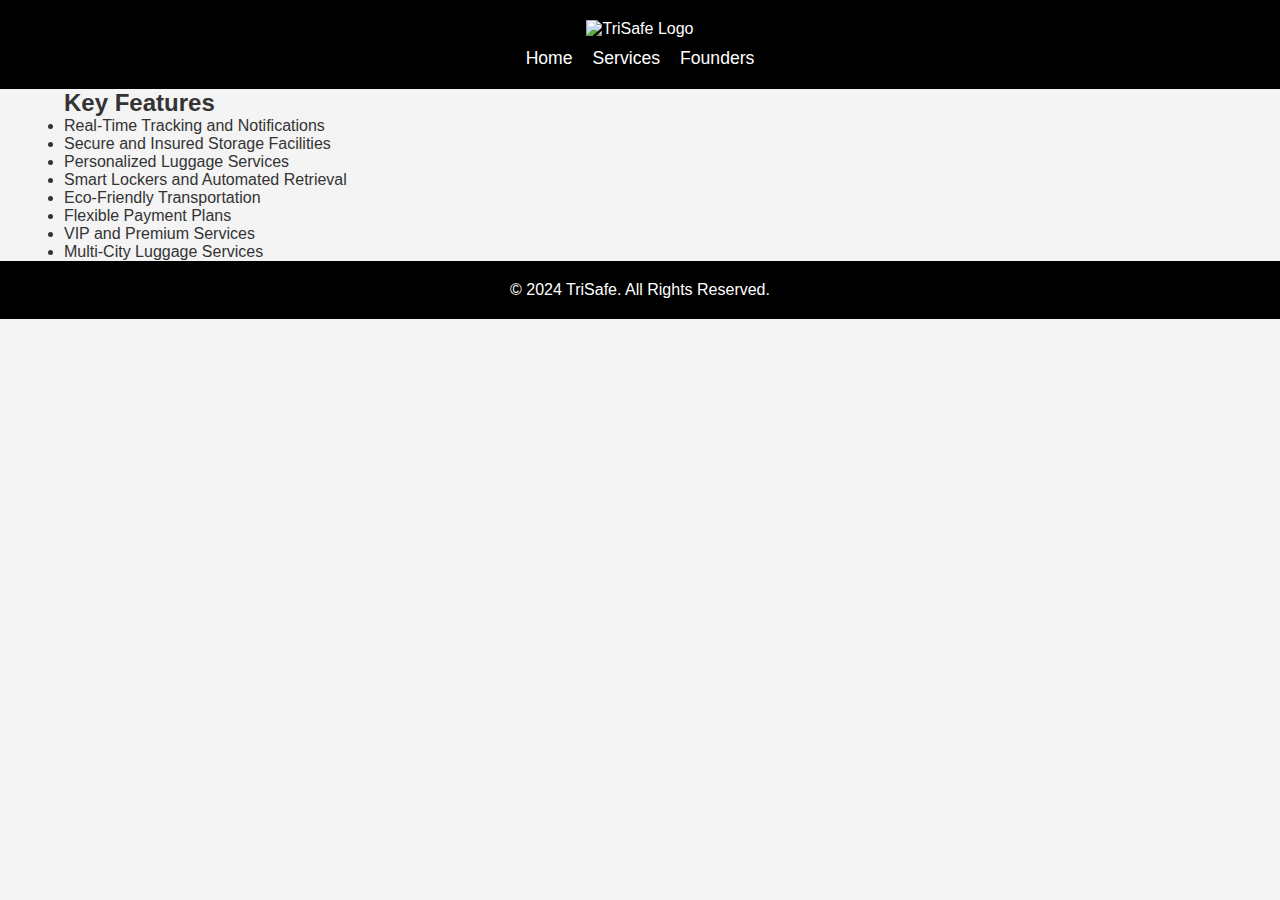
==== features.html @ fa7167b1 "Add files via upload" ====
<!DOCTYPE html>
<html lang="en">
<head>
    <meta charset="UTF-8">
    <meta name="viewport" content="width=device-width, initial-scale=1.0">
    <title>TriSafe - Features</title>
    <link rel="stylesheet" href="styles.css">
</head>
<body>
    <header>
        <div class="container">
            <img src="trisafe-logo.png" alt="TriSafe Logo" class="logo">
            <nav>
                <ul>
                    <li><a href="index.html">Home</a></li>
                    <li><a href="services.html">Services</a></li>
                    <li><a href="founders.html">Founders</a></li>
                </ul>
            </nav>
        </div>
    </header>

    <section class="features">
        <div class="container">
            <h2>Key Features</h2>
            <ul>
                <li>Real-Time Tracking and Notifications</li>
                <li>Secure and Insured Storage Facilities</li>
                <li>Personalized Luggage Services</li>
                <li>Smart Lockers and Automated Retrieval</li>
                <li>Eco-Friendly Transportation</li>
                <li>Flexible Payment Plans</li>
                <li>VIP and Premium Services</li>
                <li>Multi-City Luggage Services</li>
            </ul>
        </div>
    </section>

    <footer>
        <div class="container">
            <p>&copy; 2024 TriSafe. All Rights Reserved.</p>
        </div>
    </footer>
</body>
</html>
---- styles.css ----
/* Global Styles */
* {
    margin: 0;
    padding: 0;
    box-sizing: border-box;
}

body {
    font-family: Arial, sans-serif;
    background-color: #f4f4f4;
    color: #333;
}

.container {
    width: 90%;
    margin: 0 auto;
    max-width: 1200px;
}

/* Header */
header {
    background-color: #000000;
    color: #FFFFFF;
    padding: 20px 0;
    text-align: center;
}

header .logo {
    width: 120px;
    margin-bottom: 10px;
}

/* Navigation */
nav ul {
    list-style: none;
    display: flex;
    justify-content: center;
    gap: 20px;
}

nav ul li a {
    color: #FFFFFF;
    text-decoration: none;
    font-size: 1.1rem;
    transition: color 0.3s ease-in-out;
}

nav ul li a:hover {
    color: #FFD700;
}

/* Landing Page */
.landing {
    text-align: center;
    padding: 60px 0;
    background-color: #FFFFFF;
}

.landing h2 {
    font-size: 2.5rem;
    margin-bottom: 20px;
}

.landing p {
    font-size: 1.2rem;
    margin-bottom: 40px;
}

.cta-buttons a {
    display: inline-block;
    padding: 15px 30px;
    margin: 10px;
    background-color: #000000;
    color: #FFFFFF;
    border-radius: 5px;
    text-decoration: none;
    transition: transform 0.3s ease-in-out;
}

.cta-buttons a:hover {
    background-color: #FFD700;
    transform: scale(1.1);
}

/* Contact Section */
.contact {
    padding: 60px 0;
    background-color: #f4f4f4;
    text-align: center;
}

.contact h2 {
    margin-bottom: 20px;
    font-size: 2rem;
}

.contact form {
    max-width: 600px;
    margin: 0 auto;
    text-align: left;
}

.contact label {
    display: block;
    margin-bottom: 5px;
}

.contact input,
.contact textarea {
    width: 100%;
    padding: 10px;
    margin-bottom: 20px;
    border-radius: 5px;
    border: 1px solid #ccc;
}

.contact button {
    padding: 10px 20px;
    background-color: #000000;
    color: #FFFFFF;
    border: none;
    border-radius: 5px;
    cursor: pointer;
    transition: background-color 0.3s ease-in-out;
}

.contact button:hover {
    background-color: #FFD700;
}

/* Alert Box */
.alert-box {
    position: fixed;
    top: 20px;
    right: 20px;
    background-color: #000000;
    color: #FFFFFF;
    padding: 10px 20px;
    border-radius: 5px;
    z-index: 9999;
    box-shadow: 0 2px 10px rgba(0, 0, 0, 0.1);
}

/* Footer */
footer {
    background-color: #000000;
    color: #FFFFFF;
    padding: 20px 0;
    text-align: center;
}

/* Smooth Scroll */
html {
    scroll-behavior: smooth;
}
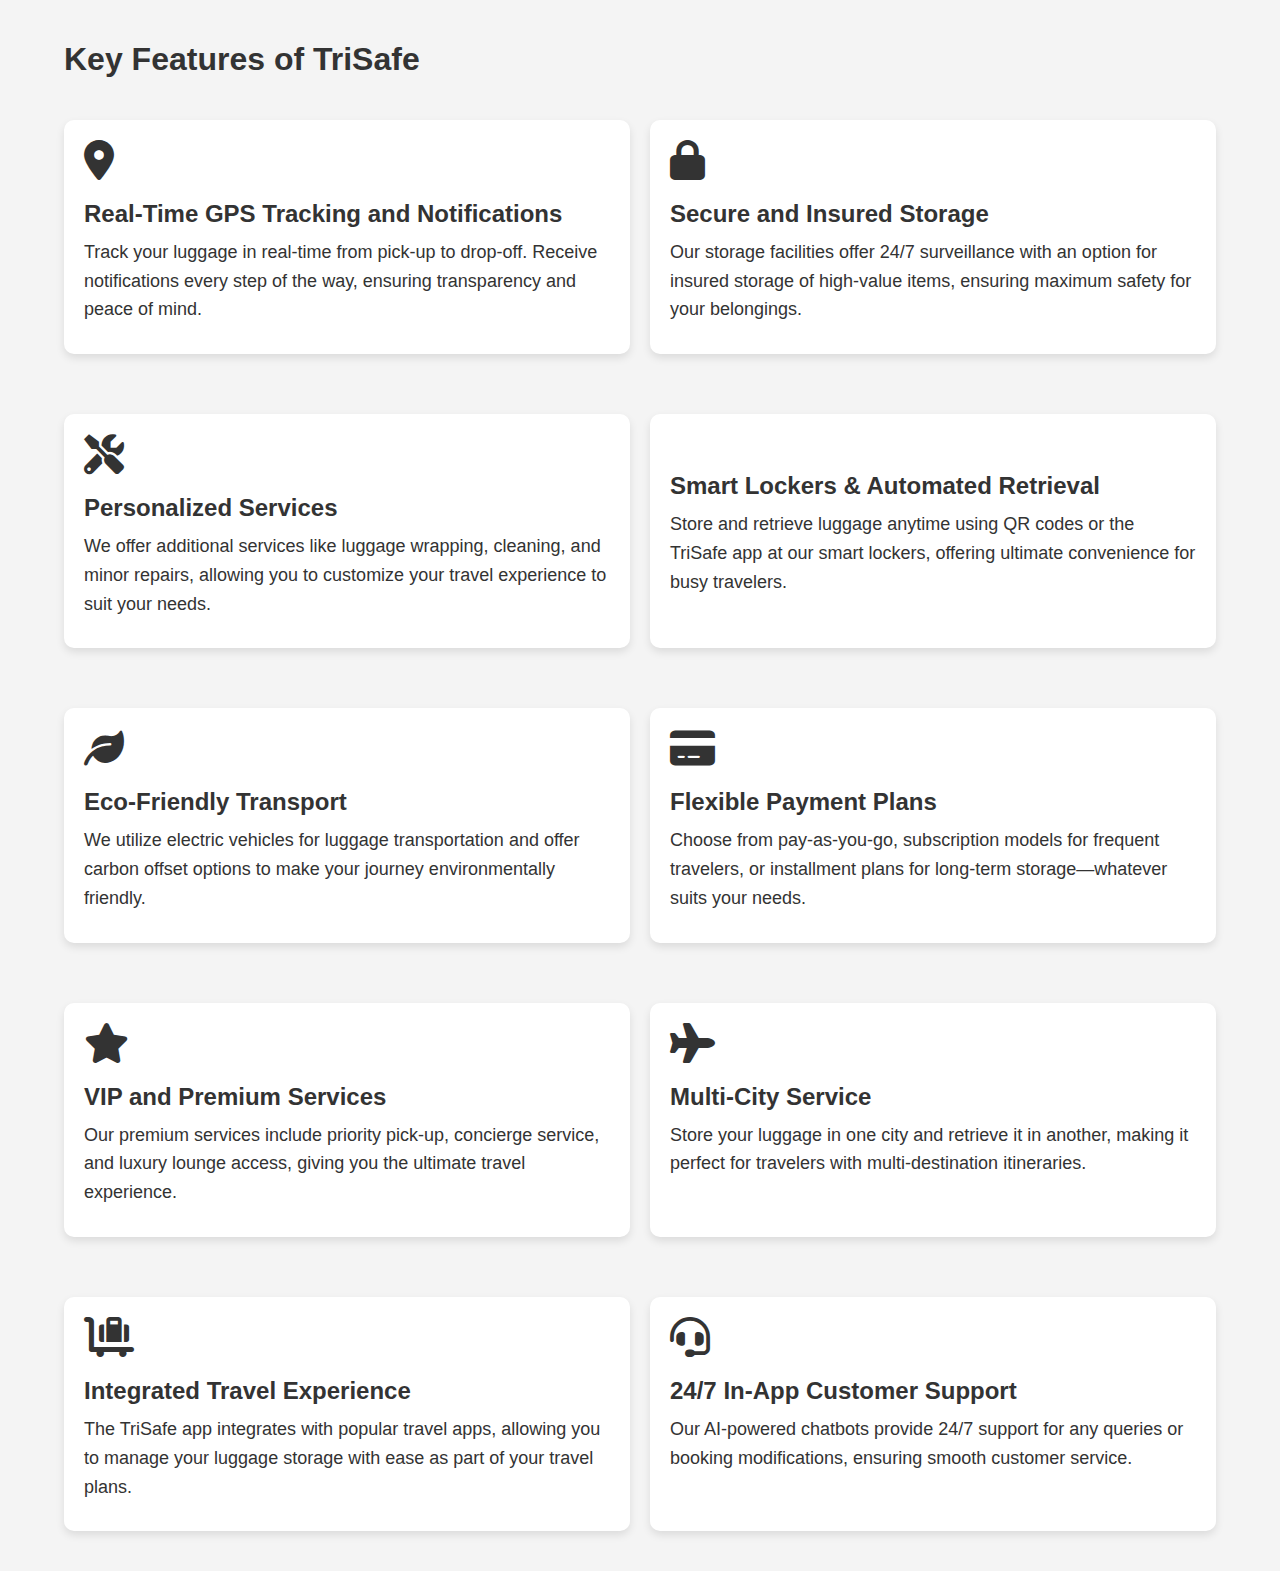
==== commit 09a0b80b: "Update features.html" ====
--- a/features.html
+++ b/features.html
@@ -3,43 +3,128 @@
 <head>
     <meta charset="UTF-8">
     <meta name="viewport" content="width=device-width, initial-scale=1.0">
-    <title>TriSafe - Features</title>
-    <link rel="stylesheet" href="styles.css">
+    <title>TriSafe - Key Features</title>
+    <style>
+        body {
+            font-family: Arial, sans-serif;
+            background-color: #f4f4f4;
+            color: #333;
+            margin: 0;
+            padding: 0;
+        }
+        .container {
+            width: 90%;
+            margin: 0 auto;
+            max-width: 1200px;
+            padding: 20px;
+        }
+        .feature {
+            background: #fff;
+            margin: 20px 0;
+            padding: 20px;
+            border-radius: 10px;
+            box-shadow: 0 4px 8px rgba(0, 0, 0, 0.1);
+            transition: all 0.3s ease-in-out;
+        }
+        .feature:hover {
+            transform: translateY(-5px);
+            box-shadow: 0 8px 16px rgba(0, 0, 0, 0.2);
+        }
+        .icon {
+            font-size: 40px;
+            margin-right: 15px;
+            color: #333;
+        }
+        h2 {
+            font-size: 24px;
+            margin-bottom: 10px;
+        }
+        p {
+            font-size: 18px;
+            margin: 10px 0;
+            line-height: 1.6;
+        }
+        .features-grid {
+            display: grid;
+            grid-template-columns: 1fr 1fr;
+            grid-gap: 20px;
+        }
+        @media screen and (max-width: 768px) {
+            .features-grid {
+                grid-template-columns: 1fr;
+            }
+        }
+    </style>
+    <link rel="stylesheet" href="https://cdnjs.cloudflare.com/ajax/libs/font-awesome/6.0.0-beta3/css/all.min.css">
 </head>
 <body>
-    <header>
-        <div class="container">
-            <img src="trisafe-logo.png" alt="TriSafe Logo" class="logo">
-            <nav>
-                <ul>
-                    <li><a href="index.html">Home</a></li>
-                    <li><a href="services.html">Services</a></li>
-                    <li><a href="founders.html">Founders</a></li>
-                </ul>
-            </nav>
+
+    <div class="container">
+        <h1>Key Features of TriSafe</h1>
+        <div class="features-grid">
+
+            <div class="feature">
+                <i class="fas fa-map-marker-alt icon"></i>
+                <h2>Real-Time GPS Tracking and Notifications</h2>
+                <p>Track your luggage in real-time from pick-up to drop-off. Receive notifications every step of the way, ensuring transparency and peace of mind.</p>
+            </div>
+
+            <div class="feature">
+                <i class="fas fa-lock icon"></i>
+                <h2>Secure and Insured Storage</h2>
+                <p>Our storage facilities offer 24/7 surveillance with an option for insured storage of high-value items, ensuring maximum safety for your belongings.</p>
+            </div>
+
+            <div class="feature">
+                <i class="fas fa-tools icon"></i>
+                <h2>Personalized Services</h2>
+                <p>We offer additional services like luggage wrapping, cleaning, and minor repairs, allowing you to customize your travel experience to suit your needs.</p>
+            </div>
+
+            <div class="feature">
+                <i class="fas fa-locker icon"></i>
+                <h2>Smart Lockers & Automated Retrieval</h2>
+                <p>Store and retrieve luggage anytime using QR codes or the TriSafe app at our smart lockers, offering ultimate convenience for busy travelers.</p>
+            </div>
+
+            <div class="feature">
+                <i class="fas fa-leaf icon"></i>
+                <h2>Eco-Friendly Transport</h2>
+                <p>We utilize electric vehicles for luggage transportation and offer carbon offset options to make your journey environmentally friendly.</p>
+            </div>
+
+            <div class="feature">
+                <i class="fas fa-credit-card icon"></i>
+                <h2>Flexible Payment Plans</h2>
+                <p>Choose from pay-as-you-go, subscription models for frequent travelers, or installment plans for long-term storage—whatever suits your needs.</p>
+            </div>
+
+            <div class="feature">
+                <i class="fas fa-star icon"></i>
+                <h2>VIP and Premium Services</h2>
+                <p>Our premium services include priority pick-up, concierge service, and luxury lounge access, giving you the ultimate travel experience.</p>
+            </div>
+
+            <div class="feature">
+                <i class="fas fa-plane icon"></i>
+                <h2>Multi-City Service</h2>
+                <p>Store your luggage in one city and retrieve it in another, making it perfect for travelers with multi-destination itineraries.</p>
+            </div>
+
+            <div class="feature">
+                <i class="fas fa-luggage-cart icon"></i>
+                <h2>Integrated Travel Experience</h2>
+                <p>The TriSafe app integrates with popular travel apps, allowing you to manage your luggage storage with ease as part of your travel plans.</p>
+            </div>
+
+            <div class="feature">
+                <i class="fas fa-headset icon"></i>
+                <h2>24/7 In-App Customer Support</h2>
+                <p>Our AI-powered chatbots provide 24/7 support for any queries or booking modifications, ensuring smooth customer service.</p>
+            </div>
+
         </div>
-    </header>
+    </div>
 
-    <section class="features">
-        <div class="container">
-            <h2>Key Features</h2>
-            <ul>
-                <li>Real-Time Tracking and Notifications</li>
-                <li>Secure and Insured Storage Facilities</li>
-                <li>Personalized Luggage Services</li>
-                <li>Smart Lockers and Automated Retrieval</li>
-                <li>Eco-Friendly Transportation</li>
-                <li>Flexible Payment Plans</li>
-                <li>VIP and Premium Services</li>
-                <li>Multi-City Luggage Services</li>
-            </ul>
-        </div>
-    </section>
-
-    <footer>
-        <div class="container">
-            <p>&copy; 2024 TriSafe. All Rights Reserved.</p>
-        </div>
-    </footer>
 </body>
 </html>
